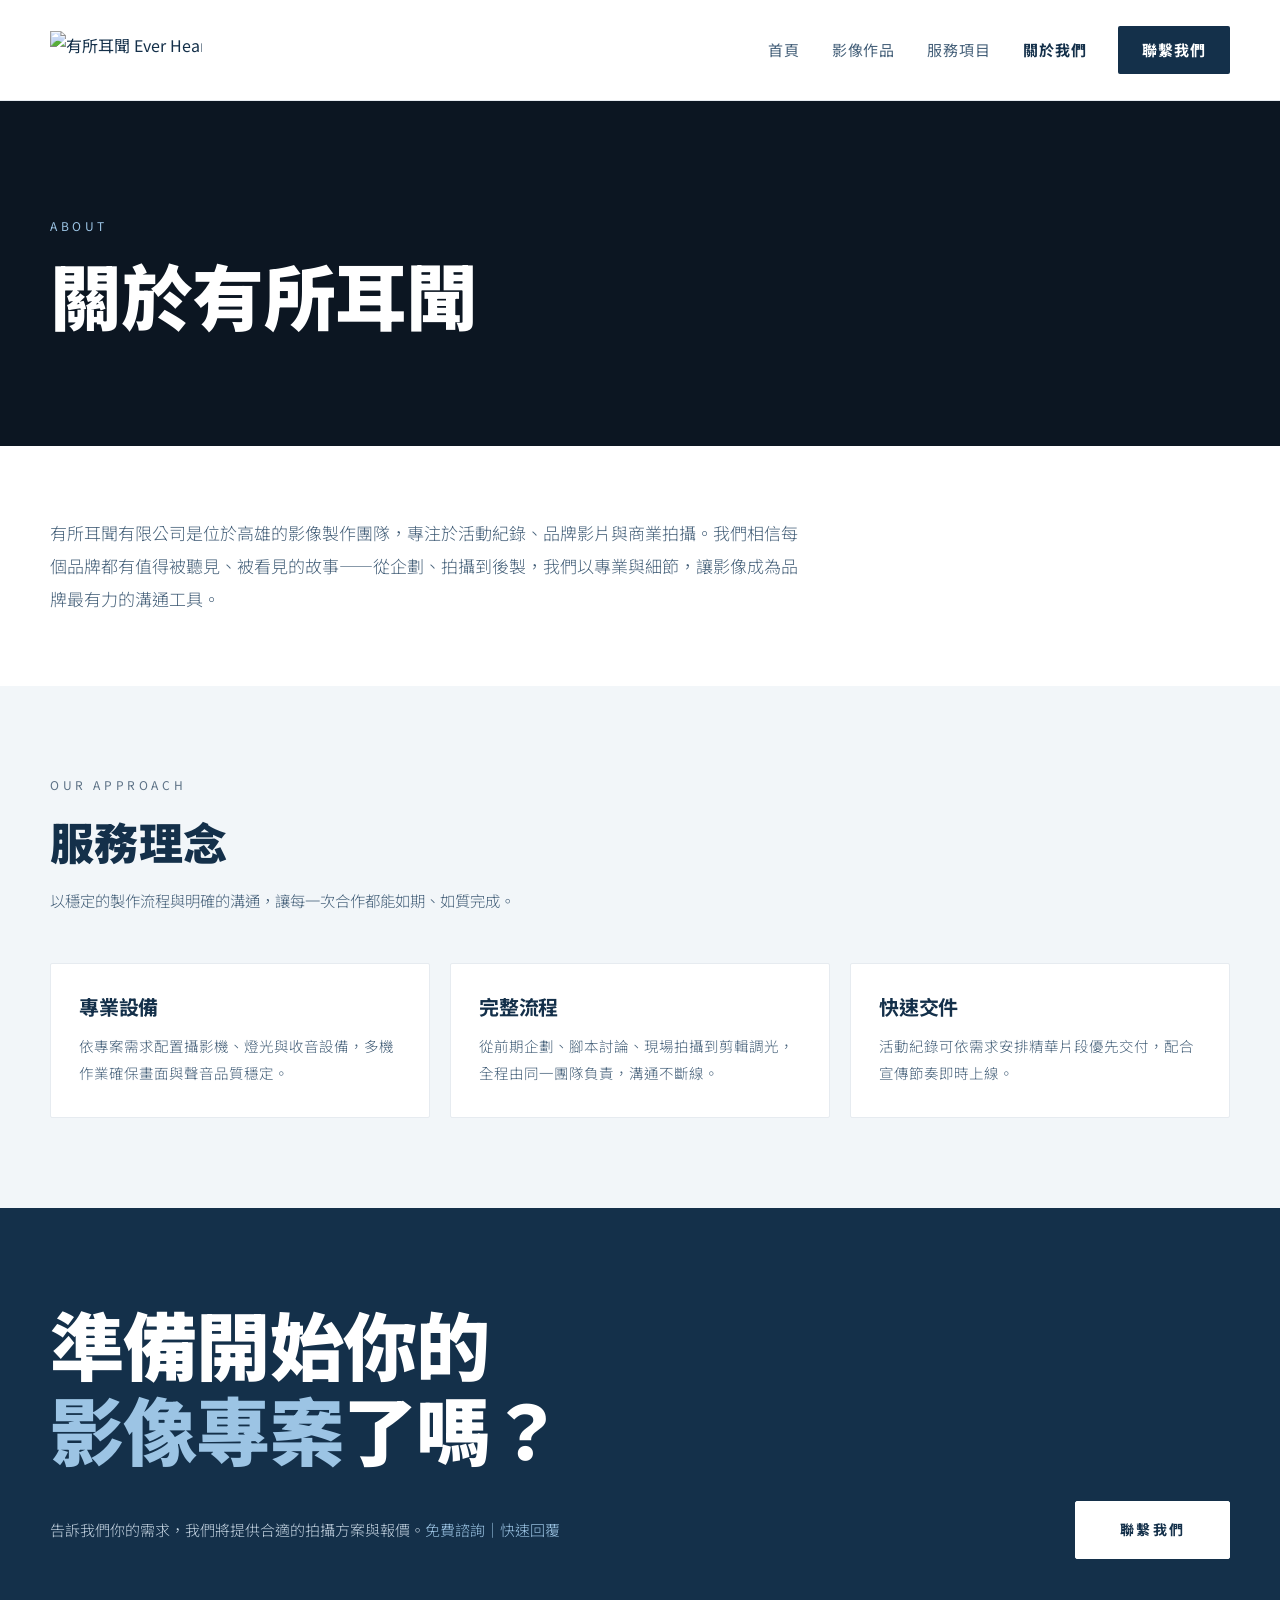
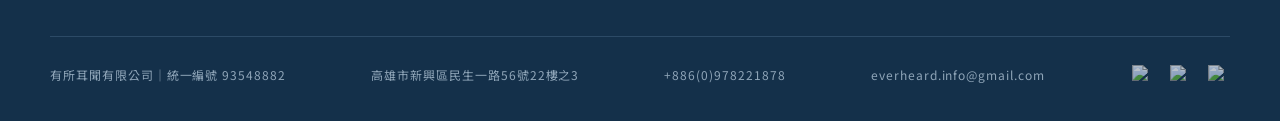
==== about/index.html @ d691496f "Update footer with contact and social media links Added contact information and social media links t" ====
<!DOCTYPE html>
<html lang="zh-Hant">
<head>
<meta charset="utf-8">
<meta name="viewport" content="width=device-width, initial-scale=1">
<title>關於我們 – 有所耳聞有限公司</title>
<meta name="description" content="有所耳聞有限公司是位於高雄的影像製作團隊，專注於活動紀錄、品牌影片與商業拍攝，以專業與細節讓影像成為品牌最有力的溝通工具。">
<link rel="canonical" href="https://everheardmedia.com/about/">
<meta property="og:type" content="website">
<meta property="og:site_name" content="有所耳聞有限公司">
<meta property="og:locale" content="zh_TW">
<meta property="og:title" content="關於我們 – 有所耳聞有限公司">
<meta property="og:description" content="有所耳聞有限公司是位於高雄的影像製作團隊，專注於活動紀錄、品牌影片與商業拍攝，以專業與細節讓影像成為品牌最有力的溝通工具。">
<meta property="og:url" content="https://everheardmedia.com/about/">
<meta property="og:image" content="https://everheardmedia.com/assets/img/og-image.jpg">
<meta property="og:image:width" content="1200">
<meta property="og:image:height" content="630">
<meta name="twitter:card" content="summary_large_image">
<meta name="theme-color" content="#14304a">
<link rel="icon" href="../assets/img/favicon.svg" type="image/svg+xml">
<link rel="apple-touch-icon" href="../assets/img/apple-touch-icon.png">
<link rel="preconnect" href="https://fonts.googleapis.com">
<link rel="preconnect" href="https://fonts.gstatic.com" crossorigin>
<link rel="preconnect" href="https://i.ytimg.com">
<link rel="stylesheet" href="https://fonts.googleapis.com/css2?family=Noto+Sans+TC:wght@300;400;700;900&amp;display=swap" media="print" onload="this.media='all'">
<noscript><link rel="stylesheet" href="https://fonts.googleapis.com/css2?family=Noto+Sans+TC:wght@300;400;700;900&amp;display=swap"></noscript>
<link rel="stylesheet" href="../assets/css/style.css?v=e461571-h">
</head>
<body>
<a class="skip-link" href="#main">跳到主要內容</a>

<header class="site-header">
  <div class="wrap site-header__inner">
    <a class="brand" href="../" aria-label="有所耳聞有限公司 首頁">
      <img class="brand__logo" src="../assets/img/logo-original.png" alt="有所耳聞 Ever Heard Media" width="400" height="100">
    </a>
    <button class="nav-toggle" type="button" aria-expanded="false" aria-controls="site-nav" aria-label="開啟選單">
      <span></span><span></span><span></span>
    </button>
    <nav class="nav" id="site-nav" aria-label="主要導覽">
      <ul class="nav__list">
        <li><a class="nav__link" href="../">首頁</a></li>
        <li><a class="nav__link" href="../works/">影像作品</a></li>
        <li><a class="nav__link" href="../services/">服務項目</a></li>
        <li><a class="nav__link" href="../about/" aria-current="page">關於我們</a></li>
        <li><a class="nav__link nav__link--cta" href="../contact/">聯繫我們</a></li>
      </ul>
    </nav>
  </div>
</header>

<main id="main">
  <section class="page-head">
    <div class="wrap">
      <p class="eyebrow">ABOUT</p>
      <h1 class="page-head__title" data-t="about_page_title">關於有所耳聞</h1>
    </div>
  </section>

  <section class="section section--tight">
    <div class="wrap">
      <div class="prose">
        <p data-t="about_body">有所耳聞有限公司是位於高雄的影像製作團隊，專注於活動紀錄、品牌影片與商業拍攝。我們相信每個品牌都有值得被聽見、被看見的故事——從企劃、拍攝到後製，我們以專業與細節，讓影像成為品牌最有力的溝通工具。</p>
      </div>
    </div>
  </section>

  <section class="section section--alt">
    <div class="wrap">
      <div class="section-head">
        <p class="eyebrow">OUR APPROACH</p>
        <h2 class="section-title" data-t="about_values_title">服務理念</h2>
        <p class="section-sub" data-t="about_values_sub">以穩定的製作流程與明確的溝通，讓每一次合作都能如期、如質完成。</p>
      </div>
      <div class="value-list">
        <article class="card">
          <h3 class="card__title">專業設備</h3>
          <p class="card__text">依專案需求配置攝影機、燈光與收音設備，多機作業確保畫面與聲音品質穩定。</p>
        </article>
        <article class="card">
          <h3 class="card__title">完整流程</h3>
          <p class="card__text">從前期企劃、腳本討論、現場拍攝到剪輯調光，全程由同一團隊負責，溝通不斷線。</p>
        </article>
        <article class="card">
          <h3 class="card__title">快速交件</h3>
          <p class="card__text">活動紀錄可依需求安排精華片段優先交付，配合宣傳節奏即時上線。</p>
        </article>
      </div>
    </div>
  </section>

  <!-- CTA（深藍色塊，footer 資訊列併入下方） -->
  <section class="cta">
    <div class="wrap">
      <h2 class="cta__title">準備開始你的<br><span class="accent">影像專案</span>了嗎？</h2>
      <div class="cta__row">
        <p class="cta__text">告訴我們你的需求，我們將提供合適的拍攝方案與報價。<span class="cta__badge">免費諮詢｜快速回覆</span></p>
        <a class="btn btn--invert" href="../contact/">聯繫我們</a>
      </div>
    </div>
  </section>
</main>

<footer class="site-footer">
  <div class="wrap">
    <div class="footer__row">

      <span>有所耳聞有限公司｜統一編號 93548882</span>

      <span>高雄市新興區民生一路56號22樓之3</span>

      <a href="tel:+886978221878">
        +886(0)978221878
      </a>

      <a href="mailto:everheard.info@gmail.com">
        everheard.info@gmail.com
      </a>

      <div class="footer-social">

        <!-- LINE -->
        <a href="https://lin.ee/8aMpENY"
           target="_blank"
           rel="noopener noreferrer"
           aria-label="LINE">
          <img src="assets/img/line-logo.svg" alt="LINE">
        </a>
        
        <!-- Instagram -->
        <a href="https://www.instagram.com/scorpiovin.nage"
           target="_blank"
           rel="noopener noreferrer"
           aria-label="Instagram">
          <img src="assets/img/instagram-logo.svg" alt="Instagram">
        </a>

        <!-- YouTube -->
        <a href="https://www.youtube.com/@everheardinfo"
           target="_blank"
           rel="noopener noreferrer"
           aria-label="YouTube">
          <img src="assets/img/youtube-logo.svg" alt="YouTube">
        </a>
        
    </div>
  </div>
</footer>

<script src="../assets/js/main.js?v=e461571-h" async></script>
<script src="../assets/js/sheet.js?v=e461571-h" async></script>
</body>
</html>
---- assets/css/style.css ----
/* ==========================================================================
   有所耳聞有限公司 — 全站樣式（藍白配・電影感改版）
   純 CSS，無前處理器。全站零漸層，所有色塊皆為純色平塗。
   改色只需動下方 :root 的變數。
   ========================================================================== */

/* --------------------------------------------------------------------------
   1. 設計變數（Design tokens）
   -------------------------------------------------------------------------- */
:root {
  /* 品牌藍系（取自 logo：書法字墨藍 + 筆畫鋼青藍） */
  --c-ink:        #14304a;  /* 白底上的標題、主文字、深色按鈕 */
  --c-body:       #46617a;  /* 白底上的內文 */
  --c-faint:      #5d7286;  /* 白底上的次要小字（對比 4.98:1，過無障礙標準） */
  --c-accent:     #3d6b8e;  /* 白底上的品牌藍：連結、分類標籤、編號 */
  --c-accent-lt:  #9cc4e4;  /* 深藍底上的亮藍點綴 */
  --c-deep:       #0c1622;  /* hero 深藍底 */
  --c-deep-cta:   #14304a;  /* CTA 區深藍底 */
  --c-deep-line:  #2c4a66;  /* 深藍底上的分隔線 */
  --c-deep-text:  #c3d2e0;  /* 深藍底上的內文 */
  --c-deep-faint: #8fa5b8;  /* 深藍底上的小字 */
  --c-bg:         #ffffff;
  --c-bg-tint:    #f2f6f9;  /* 淺藍灰區塊底 */
  --c-line:       #e6ebf0;  /* 白底上的分隔線 */
  --c-line-2:     #dde5ec;  /* 淺藍灰底上的分隔線 */

  /* 字體 */
  --font-sans: "Noto Sans TC", "PingFang TC", "Microsoft JhengHei", -apple-system,
               BlinkMacSystemFont, "Segoe UI", Roboto, "Helvetica Neue", sans-serif;

  /* 版面（桌機基準 1440，左右留白 56px） */
  --wrap:      1440px;
  --wrap-slim: 760px;
  --pad-x:     clamp(20px, 3.9vw, 56px);
  --radius:    2px;

  /* 節奏 */
  --space-section: clamp(56px, 7vw, 96px);
  --header-h: 92px;

  --ease: cubic-bezier(.22, .61, .36, 1);
}

/* 依定稿設計固定單一主題，不隨系統深色模式切換 */

/* --------------------------------------------------------------------------
   2. Reset / 基礎
   -------------------------------------------------------------------------- */
*, *::before, *::after { box-sizing: border-box; }

html {
  -webkit-text-size-adjust: 100%;
  scroll-behavior: smooth;
  scroll-padding-top: calc(var(--header-h) + 8px);
}

body {
  margin: 0;
  font-family: var(--font-sans);
  font-size: 16px;
  line-height: 1.85;
  color: var(--c-ink);
  background: var(--c-bg);
  -webkit-font-smoothing: antialiased;
  -moz-osx-font-smoothing: grayscale;
  overflow-wrap: break-word;
}

h1, h2, h3, h4 {
  margin: 0;
  line-height: 1.3;
  font-weight: 900;
  letter-spacing: -.01em;
}

p { margin: 0; }
img, svg, iframe, video { display: block; max-width: 100%; }
img { height: auto; }

a {
  color: inherit;
  text-decoration: none;
  transition: color .2s var(--ease), background-color .2s var(--ease),
              border-color .2s var(--ease), opacity .2s var(--ease);
}

ul, ol { margin: 0; padding: 0; list-style: none; }

:focus-visible {
  outline: 2px solid var(--c-accent);
  outline-offset: 3px;
  border-radius: var(--radius);
}

@media (prefers-reduced-motion: reduce) {
  html { scroll-behavior: auto; }
  *, *::before, *::after {
    animation-duration: .01ms !important;
    animation-iteration-count: 1 !important;
    transition-duration: .01ms !important;
  }
}

/* --------------------------------------------------------------------------
   3. 版面工具
   -------------------------------------------------------------------------- */
.wrap {
  width: 100%;
  max-width: var(--wrap);
  margin-inline: auto;
  padding-inline: var(--pad-x);
}

.section { padding-block: var(--space-section); }
.section--alt { background: var(--c-bg-tint); }
.section--tight { padding-block: clamp(44px, 5.5vw, 72px); }

.section-head {
  max-width: var(--wrap-slim);
  margin-bottom: clamp(30px, 4vw, 48px);
}

.eyebrow {
  font-size: 12px;
  font-weight: 400;
  line-height: 1.6;
  letter-spacing: .3em;
  color: var(--c-faint);
  margin-bottom: 18px;
}

.section-title {
  font-size: clamp(28px, 3.6vw, 44px);
  letter-spacing: .01em;
  margin-bottom: 16px;
}

.section-sub {
  font-size: clamp(15px, 1.2vw, 16px);
  font-weight: 300;
  line-height: 1.9;
  color: var(--c-body);
}

.accent { color: var(--c-accent-lt); }

.skip-link {
  position: absolute;
  left: -9999px;
  top: 0;
  z-index: 100;
  padding: 12px 20px;
  background: var(--c-ink);
  color: #fff;
}
.skip-link:focus { left: 0; }

.visually-hidden {
  position: absolute;
  width: 1px; height: 1px;
  padding: 0; margin: -1px;
  overflow: hidden;
  clip: rect(0 0 0 0);
  white-space: nowrap;
  border: 0;
}

/* --------------------------------------------------------------------------
   4. 按鈕
   -------------------------------------------------------------------------- */
.btn {
  display: inline-flex;
  align-items: center;
  justify-content: center;
  gap: 10px;
  padding: 18px 44px;
  border: 1px solid var(--c-ink);
  border-radius: var(--radius);
  background: var(--c-ink);
  color: #fff;
  font-family: inherit;
  font-size: 14px;
  font-weight: 700;
  letter-spacing: .16em;
  line-height: 1.4;
  cursor: pointer;
  transition: background-color .2s var(--ease), color .2s var(--ease),
              border-color .2s var(--ease);
}
.btn:hover { background: var(--c-accent); border-color: var(--c-accent); }

.btn--ghost {
  background: transparent;
  color: var(--c-ink);
  border-color: var(--c-line);
}
.btn--ghost:hover {
  background: var(--c-ink);
  color: #fff;
  border-color: var(--c-ink);
}

/* 深藍底上的白底按鈕 */
.btn--invert {
  background: #fff;
  color: var(--c-ink);
  border-color: #fff;
}
.btn--invert:hover {
  background: var(--c-accent-lt);
  border-color: var(--c-accent-lt);
  color: var(--c-ink);
}

.btn-row {
  display: flex;
  flex-wrap: wrap;
  gap: 14px;
}

/* --------------------------------------------------------------------------
   5. Header / 導覽列
   -------------------------------------------------------------------------- */
.site-header {
  position: sticky;
  top: 0;
  z-index: 50;
  background: var(--c-bg);
  border-bottom: 1px solid var(--c-line);
}

.site-header__inner {
  display: flex;
  align-items: center;
  justify-content: space-between;
  gap: 24px;
  min-height: var(--header-h);
  padding-block: 26px;
}

.brand {
  display: inline-flex;
  align-items: center;
  white-space: nowrap;
}
/* 原色 logo：白底上直接使用，不做任何反白處理 */
.brand__logo {
  display: block;
  height: 38px;
  width: auto;
}

.nav__list {
  display: flex;
  align-items: center;
  gap: 4px;
}
.nav__link {
  display: block;
  padding: 10px 14px;
  font-size: 15px;
  letter-spacing: .06em;
  color: var(--c-body);
}
.nav__link:hover { color: var(--c-ink); }
.nav__link[aria-current="page"] {
  color: var(--c-ink);
  font-weight: 700;
}

/* 導覽列最後一項：深藍實心按鈕 */
.nav__link--cta {
  margin-left: 14px;
  padding: 10px 24px;
  background: var(--c-ink);
  color: #fff;
  font-weight: 700;
  border-radius: var(--radius);
}
.nav__link--cta:hover { background: var(--c-accent); color: #fff; }
.nav__link--cta[aria-current="page"] { color: #fff; background: var(--c-accent); }

.nav-toggle {
  display: none;
  width: 42px; height: 42px;
  padding: 0;
  border: 1px solid var(--c-line);
  border-radius: var(--radius);
  background: transparent;
  color: var(--c-ink);
  cursor: pointer;
}
.nav-toggle span {
  display: block;
  width: 18px; height: 1.5px;
  margin: 4px auto;
  background: currentColor;
  transition: transform .25s var(--ease), opacity .2s var(--ease);
}
.nav-toggle[aria-expanded="true"] span:nth-child(1) { transform: translateY(5.5px) rotate(45deg); }
.nav-toggle[aria-expanded="true"] span:nth-child(2) { opacity: 0; }
.nav-toggle[aria-expanded="true"] span:nth-child(3) { transform: translateY(-5.5px) rotate(-45deg); }

@media (max-width: 900px) {
  .site-header__inner { padding-block: 16px; }
  .nav-toggle { display: block; }
  .nav {
    position: absolute;
    left: 0; right: 0;
    top: 100%;
    display: none;
    padding: 8px var(--pad-x) 20px;
    background: var(--c-bg);
    border-bottom: 1px solid var(--c-line);
  }
  .nav.is-open { display: block; }
  .nav__list { flex-direction: column; align-items: stretch; gap: 0; }
  .nav__link {
    padding: 14px 4px;
    font-size: 16px;
    border-bottom: 1px solid var(--c-line);
  }
  .nav__link--cta {
    margin-left: 0;
    margin-top: 14px;
    padding: 14px 4px;
    text-align: center;
    border-bottom: 0;
  }
}

/* --------------------------------------------------------------------------
   6. Hero（首頁影片 banner）
   -------------------------------------------------------------------------- */
.hero {
  position: relative;
  display: flex;
  align-items: flex-end;
  min-height: 700px;
  background: var(--c-deep);
  overflow: hidden;
}

/* 底層為響應式靜態圖；桌機影片載入成功後才覆蓋顯示 */
.hero__media {
  position: absolute;
  inset: 0;
  background: var(--c-deep);
}
.hero__img,
.hero__video {
  position: absolute;
  inset: 0;
  width: 100%;
  height: 100%;
  object-fit: cover;
  filter: saturate(.85);
}
.hero__overlay {
  position: absolute;
  inset: 0;
  background: rgba(12, 22, 34, .68); /* 單層純色遮罩，無漸層 */
}

.hero__inner {
  position: relative;
  width: 100%;
  max-width: var(--wrap);
  margin-inline: auto;
  padding: 0 var(--pad-x) clamp(44px, 5vw, 68px);
  color: #fff;
}

.hero__eyebrow {
  font-size: clamp(11px, 1vw, 13px);
  letter-spacing: .4em;
  color: var(--c-accent-lt);
  margin-bottom: 20px;
}

.hero__title {
  font-weight: 900;
  font-size: clamp(40px, 7.8vw, 112px);
  line-height: 1.08;
  letter-spacing: -.01em;
}

.hero__row {
  margin-top: clamp(24px, 2.6vw, 34px);
  display: flex;
  justify-content: space-between;
  align-items: flex-end;
  gap: 32px;
}

.hero__sub {
  font-size: clamp(14px, 1.2vw, 16px);
  font-weight: 300;
  line-height: 1.9;
  color: var(--c-deep-text);
  max-width: 460px;
}

.showreel {
  display: flex;
  align-items: center;
  gap: 14px;
  flex: 0 0 auto;
}
.showreel__btn {
  width: 72px;
  height: 72px;
  border-radius: 999px;
  background: #fff;
  display: flex;
  align-items: center;
  justify-content: center;
  transition: transform .25s var(--ease), background-color .2s var(--ease);
}
.showreel__btn svg { width: 22px; height: 22px; fill: var(--c-ink); }
.showreel:hover .showreel__btn { background: var(--c-accent-lt); transform: scale(1.06); }
.showreel__label {
  font-size: 13px;
  letter-spacing: .24em;
  color: #fff;
}

/* --------------------------------------------------------------------------
   7. 子頁頁首（深藍色塊版）
   -------------------------------------------------------------------------- */
.page-head {
  background: var(--c-deep);
  color: #fff;
  padding-block: clamp(64px, 9vw, 120px) clamp(48px, 7vw, 92px);
}
.page-head .eyebrow {
  color: var(--c-accent-lt);
  margin-bottom: 20px;
}
.page-head__title {
  font-weight: 900;
  font-size: clamp(36px, 5.6vw, 80px);
  line-height: 1.1;
  letter-spacing: -.01em;
  margin-bottom: 22px;
}
.page-head__sub {
  font-size: clamp(15px, 1.2vw, 16px);
  font-weight: 300;
  line-height: 1.9;
  color: var(--c-deep-text);
  max-width: 46em;
}

/* --------------------------------------------------------------------------
   8. 區塊標頭（左標題 + 右英文小字）
   -------------------------------------------------------------------------- */
.block-head {
  display: flex;
  justify-content: space-between;
  align-items: baseline;
  gap: 20px;
  flex-wrap: wrap;
  margin-bottom: clamp(30px, 3.6vw, 48px);
}
.block-head__title {
  font-weight: 900;
  font-size: clamp(28px, 3.6vw, 44px);
  letter-spacing: .01em;
}
.block-head__meta {
  font-size: 12px;
  letter-spacing: .3em;
  color: var(--c-faint);
}

/* 細線 + 置中英文連結 */
.rule-link {
  display: flex;
  align-items: center;
  gap: 18px;
  margin-top: clamp(30px, 3.4vw, 44px);
  color: var(--c-accent);
}
.rule-link::before,
.rule-link::after {
  content: "";
  flex: 1;
  height: 1px;
  background: var(--c-line);
}
.rule-link::after { display: none; }
.rule-link span {
  font-size: 13px;
  letter-spacing: .24em;
}
.rule-link svg {
  width: 16px; height: 16px;
  fill: none;
  stroke: currentColor;
  stroke-width: 1.5;
}
.rule-link:hover { color: var(--c-ink); }

/* --------------------------------------------------------------------------
   9. 影片卡 / lite YouTube embed
   -------------------------------------------------------------------------- */
.grid {
  display: grid;
  gap: 20px;
  grid-template-columns: repeat(auto-fit, minmax(280px, 1fr));
}
.grid--works {
  grid-template-columns: repeat(3, minmax(0, 1fr));
  gap: 28px;
}
@media (max-width: 1023px) {
  .grid--works { grid-template-columns: repeat(2, minmax(0, 1fr)); gap: 22px; }
}
@media (max-width: 640px) {
  .grid--works { grid-template-columns: 1fr; }
}

.works-group + .works-group { margin-top: clamp(44px, 5vw, 72px); }

.works-group__title {
  display: flex;
  align-items: baseline;
  gap: 14px;
  flex-wrap: wrap;
  font-size: clamp(19px, 2vw, 24px);
  color: var(--c-ink);
  padding-bottom: 14px;
  margin-bottom: 26px;
  border-bottom: 1px solid var(--c-line);
}
.works-group__count {
  font-size: 13px;
  font-weight: 400;
  letter-spacing: .08em;
  color: var(--c-faint);
}

.video-card {
  display: flex;
  flex-direction: column;
  gap: 14px;
}

.lite-yt {
  position: relative;
  display: block;
  width: 100%;
  aspect-ratio: 16 / 9;
  padding: 0;
  border: 0;
  border-radius: var(--radius);
  overflow: hidden;
  background: var(--c-deep);
  cursor: pointer;
}
.lite-yt img {
  width: 100%;
  height: 100%;
  object-fit: cover;
  /* hqdefault 有黑邊，稍微放大裁掉 */
  transform: scale(1.02);
  transition: opacity .25s var(--ease);
}
.lite-yt:hover img { opacity: .78; }

.lite-yt__play {
  position: absolute;
  inset: 0;
  display: grid;
  place-items: center;
  pointer-events: none;
}
.lite-yt__play svg {
  width: 58px;
  height: 41px;
  transition: transform .25s var(--ease);
}
.lite-yt:hover .lite-yt__play svg { transform: scale(1.08); }
.lite-yt__play .yt-bg { fill: #14304a; fill-opacity: .82; }
.lite-yt:hover .yt-bg { fill: #f00; fill-opacity: 1; }
.lite-yt__play .yt-tri { fill: #fff; }

.lite-yt iframe {
  position: absolute;
  inset: 0;
  width: 100%;
  height: 100%;
  border: 0;
}

.video-card__title {
  font-size: 15px;
  font-weight: 700;
  line-height: 1.6;
  letter-spacing: 0;
  color: var(--c-ink);
}
.video-card__cat {
  font-size: 12px;
  letter-spacing: .22em;
  color: var(--c-accent);
}

/* 分類篩選 */
.filters {
  display: flex;
  flex-wrap: wrap;
  gap: 8px;
  margin-bottom: clamp(28px, 3.4vw, 44px);
}
.filter-btn {
  padding: 10px 22px;
  font-family: inherit;
  font-size: 14px;
  letter-spacing: .04em;
  color: var(--c-body);
  background: var(--c-bg);
  border: 1px solid var(--c-line);
  border-radius: var(--radius);
  cursor: pointer;
  transition: background-color .2s var(--ease), color .2s var(--ease),
              border-color .2s var(--ease);
}
.filter-btn:hover { border-color: var(--c-accent); color: var(--c-ink); }
.filter-btn[aria-pressed="true"] {
  background: var(--c-ink);
  border-color: var(--c-ink);
  color: #fff;
}

/* --------------------------------------------------------------------------
   10. 服務編號列表
   -------------------------------------------------------------------------- */
.svc-split {
  display: grid;
  grid-template-columns: 380px minmax(0, 1fr);
  gap: 56px;
}
.svc-split__title {
  font-weight: 900;
  font-size: clamp(28px, 3.6vw, 44px);
  line-height: 1.3;
  letter-spacing: .01em;
}
.svc-split__sub {
  margin-top: 24px;
  font-size: 15px;
  font-weight: 300;
  line-height: 1.9;
  color: var(--c-body);
}

.svc-list { display: flex; flex-direction: column; }

.svc-row {
  display: grid;
  grid-template-columns: 32px 180px minmax(0, 1fr);
  align-items: center;
  gap: 28px;
  padding: 26px 0;
  border-bottom: 1px solid var(--c-line-2);
}
.svc-list .svc-row:last-child { border-bottom: 0; }
.section--alt .svc-row { border-bottom-color: var(--c-line-2); }

.svc-row__num {
  font-size: 13px;
  font-weight: 400;
  letter-spacing: .1em;
  color: var(--c-accent);
}
.svc-row__name {
  font-size: 24px;
  font-weight: 700;
  letter-spacing: 0;
  line-height: 1.4;
  color: var(--c-ink);
}
.svc-row__desc {
  font-size: 14px;
  font-weight: 300;
  line-height: 1.9;
  color: var(--c-body);
}
a.svc-row:hover .svc-row__name { color: var(--c-accent); }

/* 白底版（服務頁）：分隔線用白底線色 */
.svc-list--plain .svc-row { border-bottom-color: var(--c-line); }

/* --------------------------------------------------------------------------
   11. 一般卡片（關於頁理念）
   -------------------------------------------------------------------------- */
.card {
  display: flex;
  flex-direction: column;
  gap: 12px;
  padding: 30px 28px;
  background: var(--c-bg);
  border: 1px solid var(--c-line);
  border-radius: var(--radius);
  transition: border-color .25s var(--ease);
}
a.card:hover { border-color: var(--c-accent); }
.card__num {
  font-size: 13px;
  letter-spacing: .1em;
  color: var(--c-accent);
}
.card__title {
  font-size: 20px;
  font-weight: 700;
  color: var(--c-ink);
}
.card__text {
  font-size: 14.5px;
  font-weight: 300;
  color: var(--c-body);
  line-height: 1.9;
}

/* --------------------------------------------------------------------------
   12. 合作客戶
   -------------------------------------------------------------------------- */
.clients {
  display: grid;
  gap: 20px;
  grid-template-columns: repeat(auto-fill, minmax(170px, 1fr));
}
.client {
  display: grid;
  place-items: center;
  gap: 8px;
  min-height: 96px;
  padding: 18px 16px;
  text-align: center;
  background: var(--c-bg);
  border: 1px solid var(--c-line);
  border-radius: var(--radius);
  font-size: 14px;
  letter-spacing: .06em;
  color: var(--c-body);
  transition: border-color .2s var(--ease);
}
.client:hover { border-color: var(--c-accent); }
.client img {
  max-height: 48px;
  width: auto;
  object-fit: contain;
  filter: grayscale(1);
  opacity: .8;
  transition: filter .25s var(--ease), opacity .25s var(--ease);
}
.client:hover img { filter: grayscale(0); opacity: 1; }

/* 尚未設定 Sheet 時的虛線佔位（fallback 用，不會壞版） */
.data-note {
  padding: 26px 24px;
  border: 1px dashed var(--c-line-2);
  border-radius: var(--radius);
  font-size: 13px;
  letter-spacing: .04em;
  color: var(--c-faint);
  text-align: center;
}
.data-note code {
  font-family: ui-monospace, SFMono-Regular, Menlo, monospace;
  font-size: .95em;
  color: var(--c-accent);
}

/* --------------------------------------------------------------------------
   13. CTA 區（深藍色塊，footer 併入下方）
   -------------------------------------------------------------------------- */
.cta {
  background: var(--c-deep-cta);
  color: #fff;
  padding-block: clamp(64px, 7.2vw, 104px) 0;
}
.cta__title {
  font-weight: 900;
  font-size: clamp(32px, 5.8vw, 84px);
  line-height: 1.15;
  letter-spacing: -.01em;
}
.cta__row {
  margin-top: clamp(24px, 2.4vw, 32px);
  display: flex;
  justify-content: space-between;
  align-items: center;
  gap: 28px;
  flex-wrap: wrap;
}
.cta__text {
  font-size: 15px;
  font-weight: 300;
  line-height: 1.9;
  color: var(--c-deep-text);
  max-width: 46em;
}
.cta__badge {
  color: var(--c-accent-lt);
  white-space: nowrap;
}

/* --------------------------------------------------------------------------
   14. Footer（深藍資訊列，與 CTA 同一色塊）
   -------------------------------------------------------------------------- */
.site-footer {
  background: var(--c-deep-cta);
  color: var(--c-deep-faint);
  /* 上方間距用 padding（margin 會塌出 footer 外，露出白底） */
  padding-block: clamp(52px, 6vw, 88px) 34px;
}
.footer__row {
  display: flex;
  flex-wrap: wrap;
  justify-content: space-between;
  gap: 8px 28px;
  padding-top: 26px;
  border-top: 1px solid var(--c-deep-line);
  font-size: 12px;
  letter-spacing: .08em;
  line-height: 2;
}
.footer__row a:hover {
   color: var(--c-accent-lt);
}

/* Footer 社群連結 */
.footer-social {
  display: flex;
  align-items: center;
  gap: 14px;
}

.footer-social a {
  display: flex;
  align-items: center;
  justify-content: center;
  width: 24px;
  height: 24px;
  opacity: 0.7;
  transition: opacity 0.2s ease, transform 0.2s ease;
}

.footer-social a:hover {
  opacity: 1;
  transform: translateY(-2px);
}

.footer-social img {
  display: block;
  width: 20px;
  height: 20px;
  object-fit: contain;
}

/* --------------------------------------------------------------------------
   15. 聯絡頁
   -------------------------------------------------------------------------- */
.contact-grid {
  display: grid;
  gap: 20px;
  grid-template-columns: repeat(auto-fit, minmax(260px, 1fr));
}
.contact-item {
  display: flex;
  gap: 16px;
  align-items: flex-start;
  padding: 26px 24px;
  background: var(--c-bg);
  border: 1px solid var(--c-line);
  border-radius: var(--radius);
  transition: border-color .2s var(--ease);
}
a.contact-item:hover { border-color: var(--c-accent); }
.contact-item__icon {
  flex: 0 0 auto;
  width: 24px;
  height: 24px;
  margin-top: 4px;
  stroke: var(--c-accent);
  stroke-width: 1.5;
  fill: none;
  stroke-linecap: round;
  stroke-linejoin: round;
}
.contact-item__label {
  display: block;
  font-size: 11px;
  letter-spacing: .24em;
  color: var(--c-faint);
  margin-bottom: 4px;
}
.contact-item__value {
  display: block;
  font-size: 16px;
  font-weight: 700;
  line-height: 1.6;
  color: var(--c-ink);
}

.map-embed {
  margin-top: clamp(32px, 4vw, 56px);
  border: 1px solid var(--c-line);
  border-radius: var(--radius);
  overflow: hidden;
  background: var(--c-bg-tint);
}
.map-embed iframe {
  width: 100%;
  height: 380px;
  border: 0;
}

/* --------------------------------------------------------------------------
   16. 內文區塊（關於頁）
   -------------------------------------------------------------------------- */
.value-list {
  display: grid;
  gap: 20px;
  grid-template-columns: repeat(auto-fit, minmax(240px, 1fr));
}
.prose {
  max-width: var(--wrap-slim);
  font-size: clamp(16px, 1.4vw, 17px);
  font-weight: 300;
  line-height: 1.95;
  color: var(--c-body);
}
.prose p + p { margin-top: 1.4em; }

.todo-note {
  display: inline-block;
  margin-top: 28px;
  padding: 4px 14px;
  font-size: 12px;
  letter-spacing: .06em;
  color: var(--c-faint);
  border: 1px dashed var(--c-line-2);
  border-radius: var(--radius);
}

/* --------------------------------------------------------------------------
   17. RWD
   -------------------------------------------------------------------------- */
/* 平板：服務區改上下堆疊 */
@media (max-width: 1023px) {
  .svc-split { grid-template-columns: 1fr; gap: 36px; }
  .svc-row { grid-template-columns: 32px 150px minmax(0, 1fr); gap: 20px; }
  .hero { min-height: 620px; }
}

/* 手機：單欄、hero 降為 80vh */
@media (max-width: 767px) {
  .hero { min-height: 80vh; }
  .hero__row { flex-direction: column; align-items: flex-start; gap: 26px; }
  .hero__sub { max-width: none; }
  .showreel__btn { width: 58px; height: 58px; }
  .showreel__btn svg { width: 18px; height: 18px; }

  .svc-row {
    grid-template-columns: 32px minmax(0, 1fr);
    align-items: start;
    gap: 8px 20px;
    padding: 22px 0;
  }
  .svc-row__num { padding-top: 6px; }
  .svc-row__name { font-size: 20px; }
  .svc-row__desc { grid-column: 2; }

  .cta__row { align-items: stretch; }
  .cta .btn { width: 100%; }
  .footer__row { flex-direction: column; gap: 2px; }
}

@media (max-width: 480px) {
  .brand__logo { height: 30px; }
  .card { padding: 26px 22px; }
  .btn { width: 100%; }
  .btn-row { flex-direction: column; }
  .clients { grid-template-columns: repeat(auto-fill, minmax(140px, 1fr)); }
  .contact-item { padding: 22px 20px; }
  .map-embed iframe { height: 300px; }
}
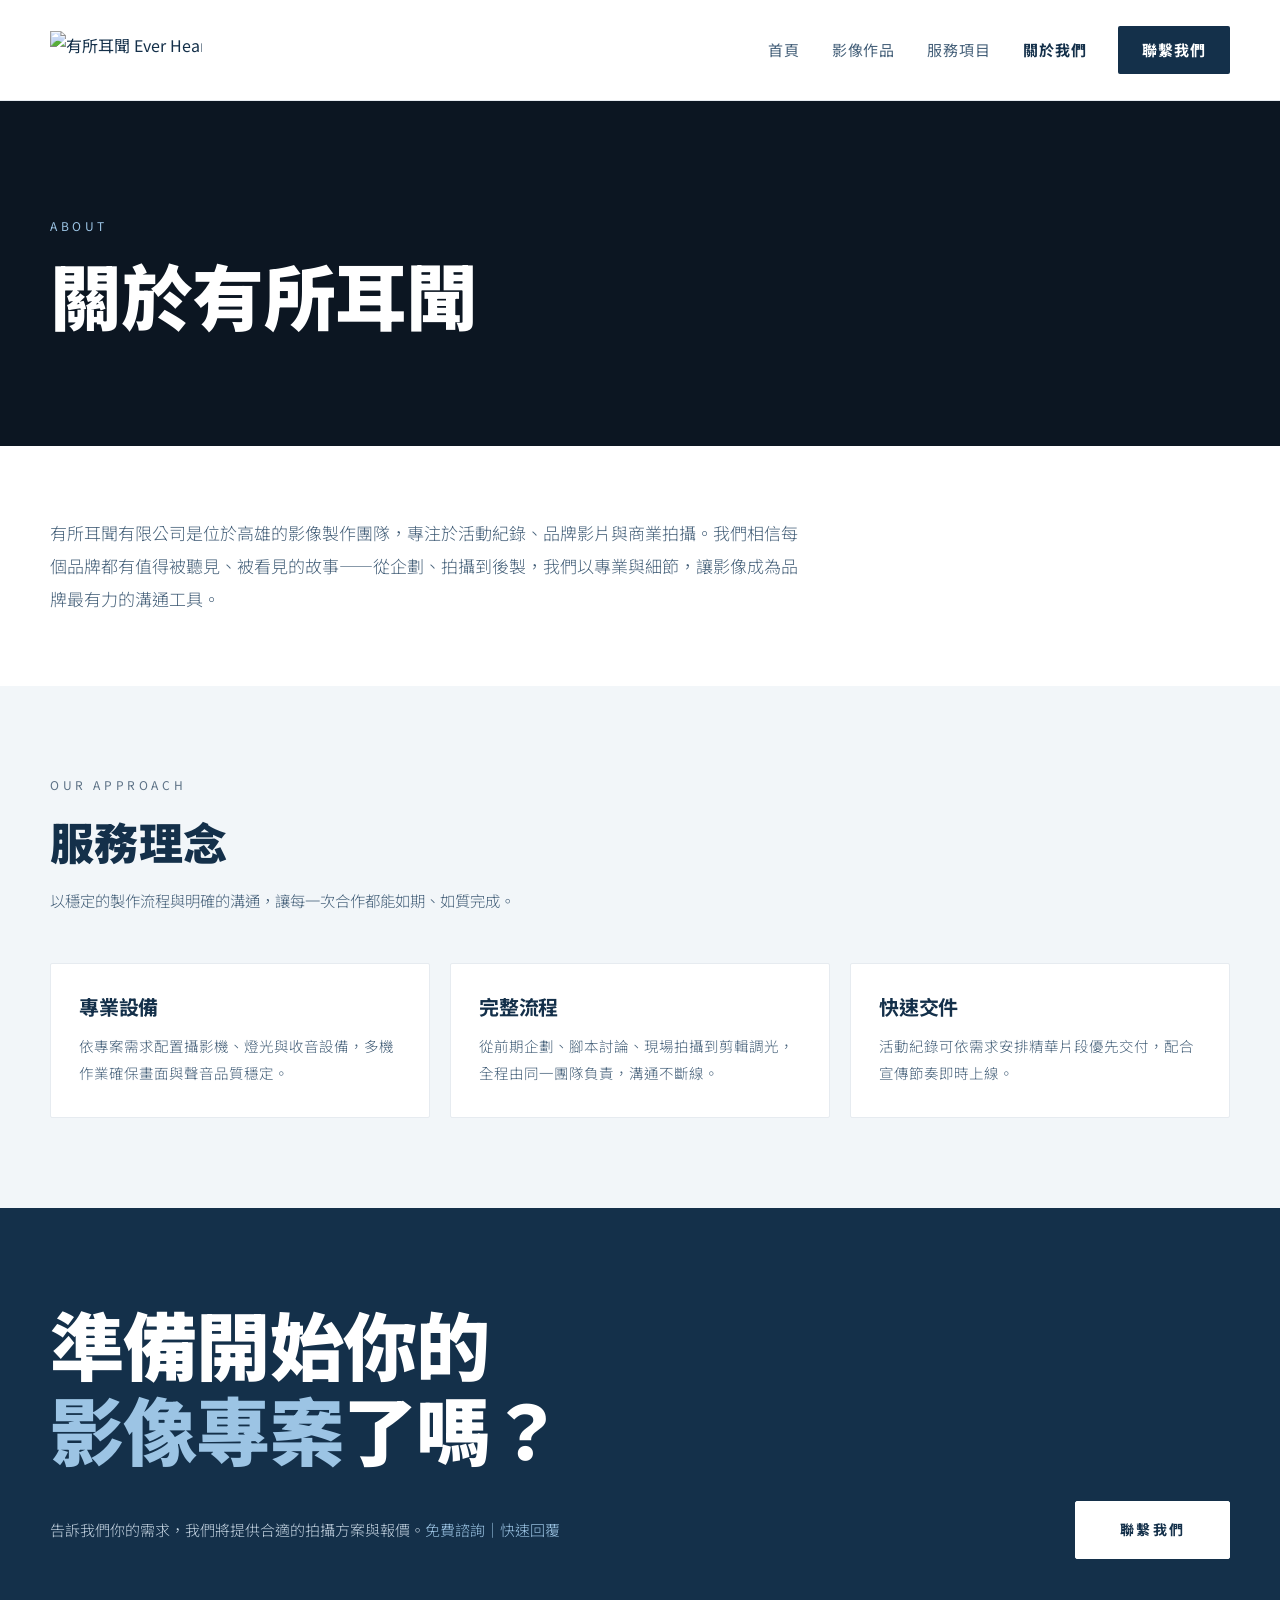
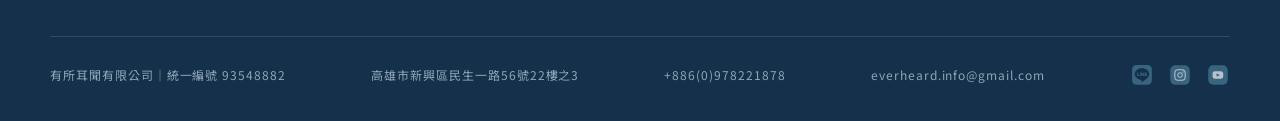
==== commit fcd1a614: "Update image paths for social media logos" ====
--- a/about/index.html
+++ b/about/index.html
@@ -124,7 +124,7 @@
            target="_blank"
            rel="noopener noreferrer"
            aria-label="LINE">
-          <img src="assets/img/line-logo.svg" alt="LINE">
+          <img src="../assets/img/line-logo.svg" alt="LINE">
         </a>
         
         <!-- Instagram -->
@@ -132,7 +132,7 @@
            target="_blank"
            rel="noopener noreferrer"
            aria-label="Instagram">
-          <img src="assets/img/instagram-logo.svg" alt="Instagram">
+          <img src="../assets/img/instagram-logo.svg" alt="Instagram">
         </a>
 
         <!-- YouTube -->
@@ -140,7 +140,7 @@
            target="_blank"
            rel="noopener noreferrer"
            aria-label="YouTube">
-          <img src="assets/img/youtube-logo.svg" alt="YouTube">
+          <img src="../assets/img/youtube-logo.svg" alt="YouTube">
         </a>
         
     </div>
